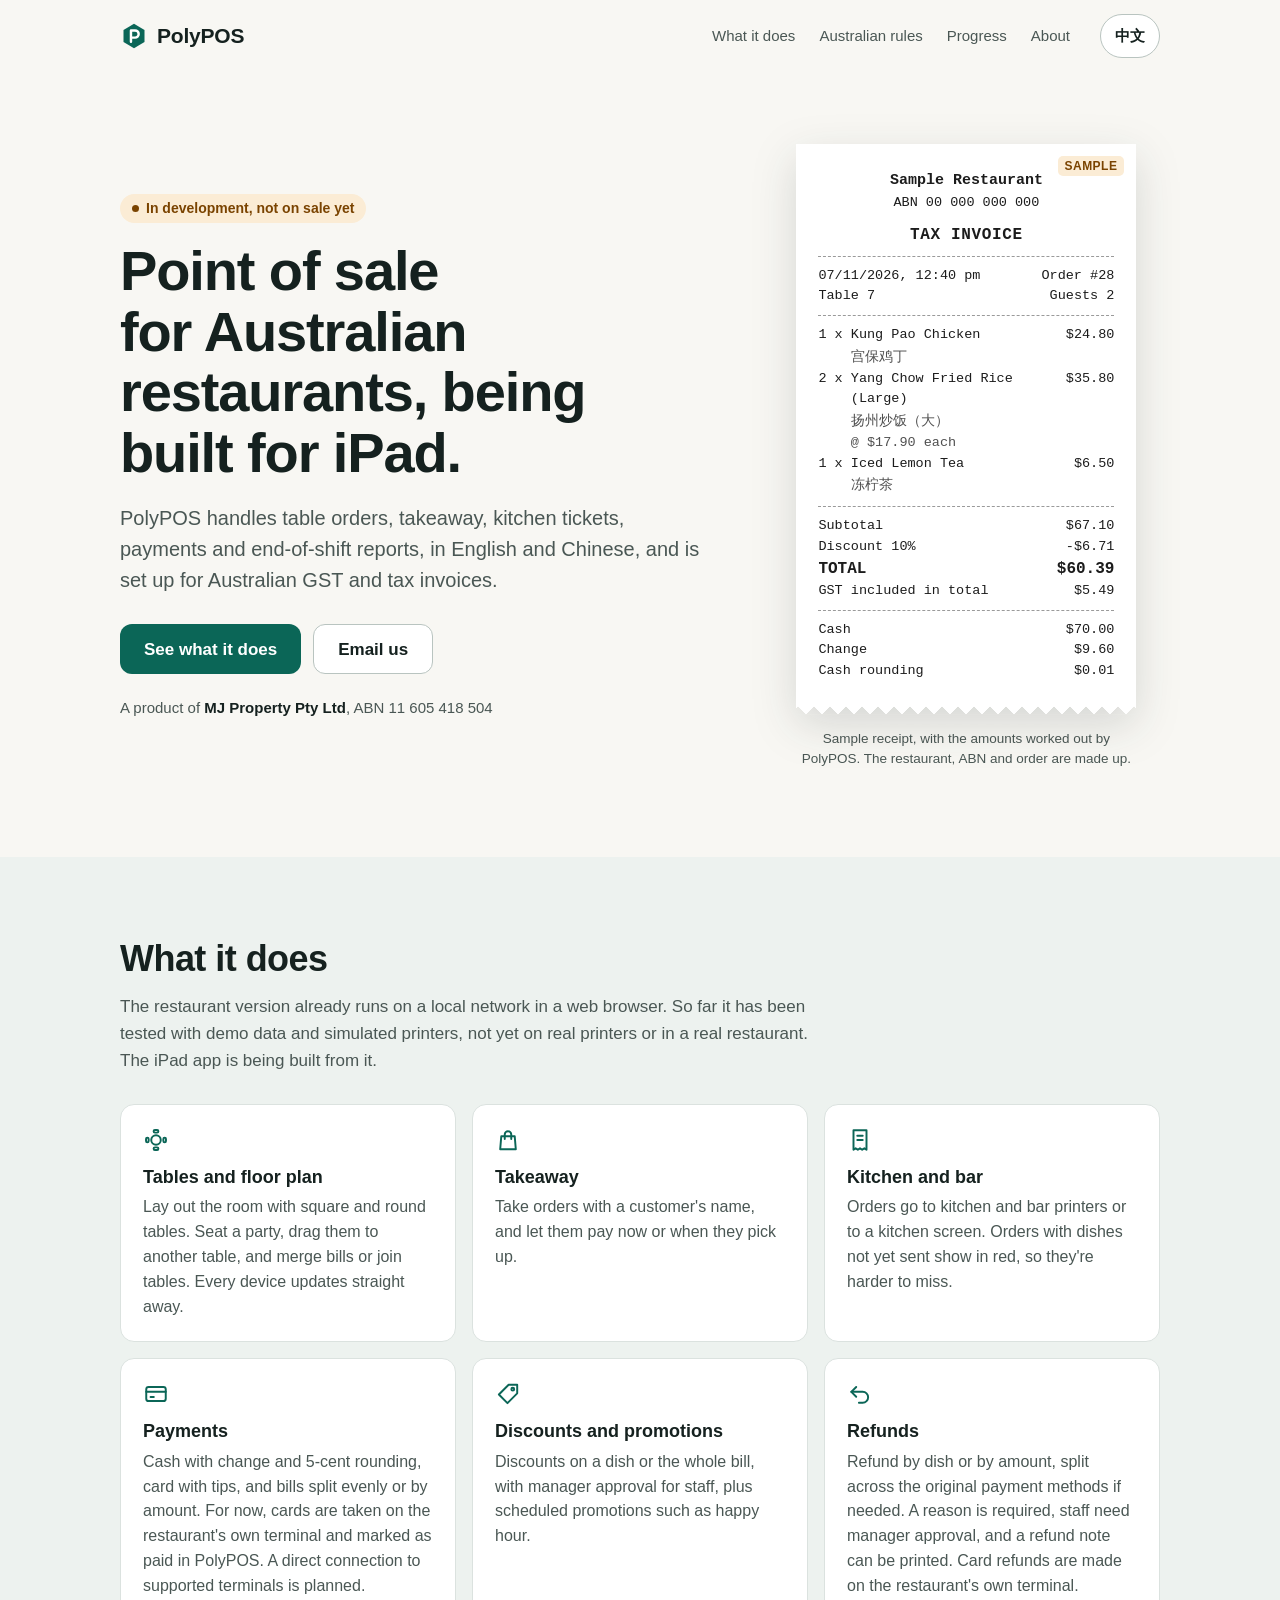
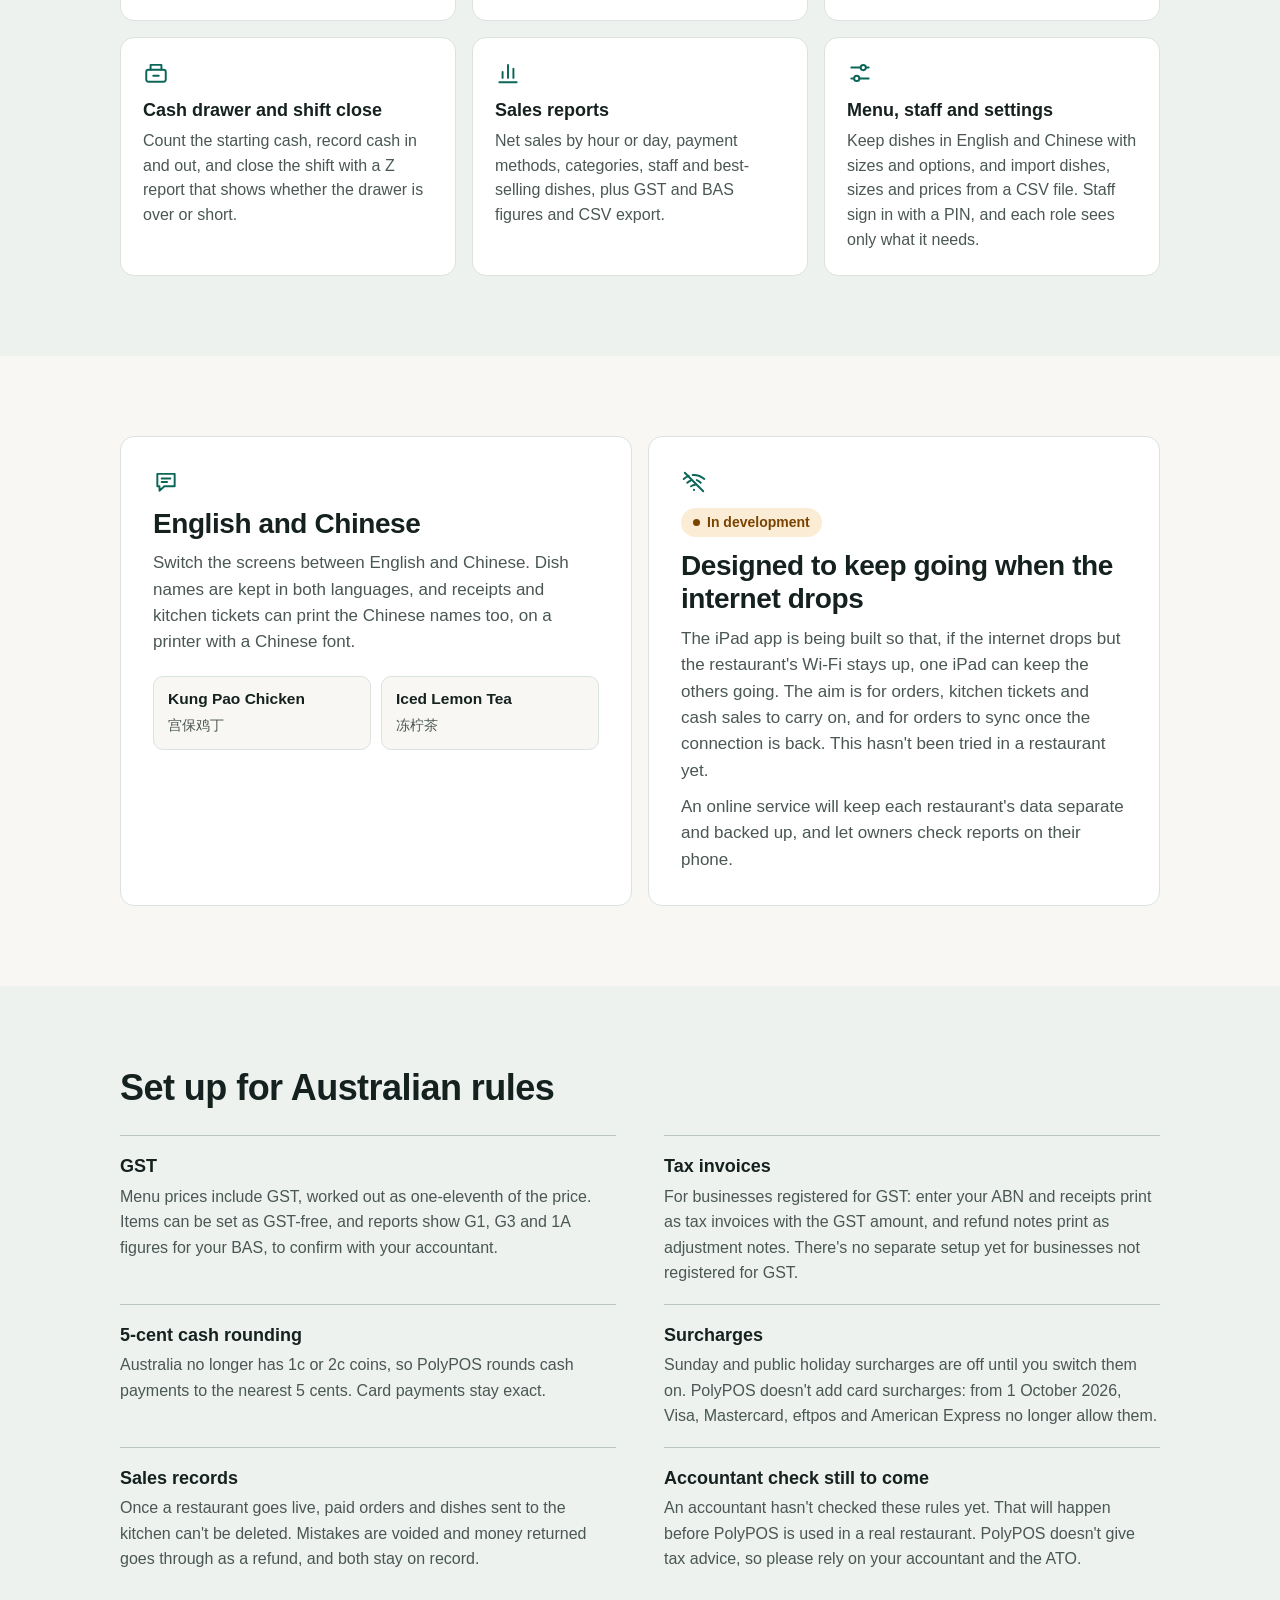
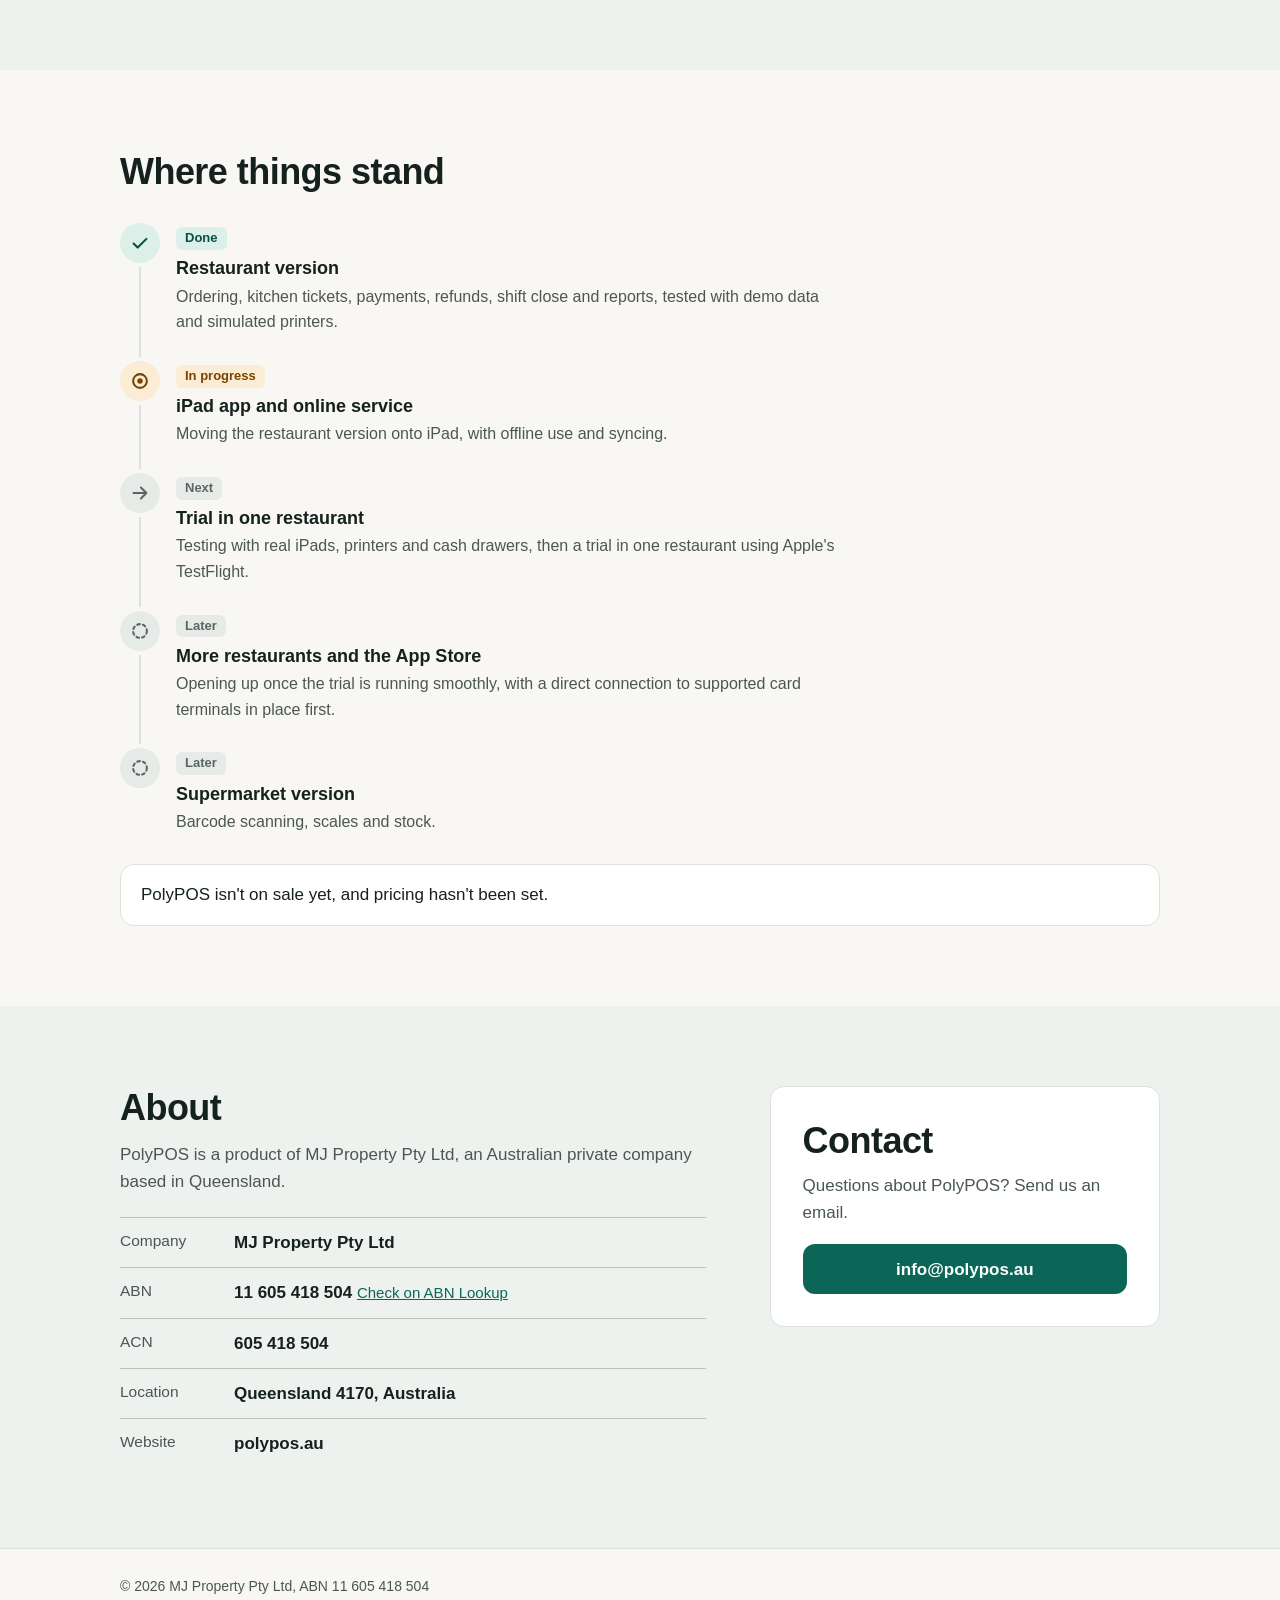
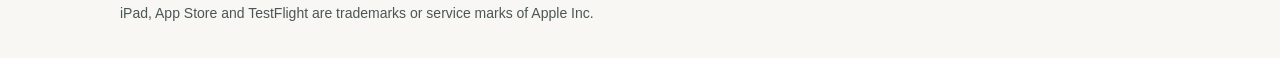
==== index.html @ a39e20ba "PolyPOS 公司网站第一版 / PolyPOS company website, first version" ====
<!doctype html>
<html lang="en-AU">
<head>
<meta charset="utf-8">
<meta name="viewport" content="width=device-width, initial-scale=1">
<title>PolyPOS | Point of sale for Australian restaurants</title>
<meta name="description" content="PolyPOS is a point-of-sale system for Australian restaurants, in English and Chinese, being built for iPad. A product of MJ Property Pty Ltd.">
<link rel="canonical" href="https://polypos.au/">
<link rel="alternate" hreflang="en-AU" href="https://polypos.au/">
<link rel="alternate" hreflang="zh-Hans" href="https://polypos.au/zh/">
<link rel="alternate" hreflang="x-default" href="https://polypos.au/">
<link rel="icon" href="favicon.svg" type="image/svg+xml">
<link rel="stylesheet" href="assets/site.css">
</head>
<body>
<a class="skip" href="#main">Skip to content</a>

<header class="top wrap">
  <a class="brand" href="./">
    <svg viewBox="0 0 24 24" aria-hidden="true"><path d="M12 1.6l9 5.2v10.4l-9 5.2-9-5.2V6.8z" fill="#0b6657"/><path d="M9.4 17V7.2h3.5a3.1 3.1 0 0 1 0 6.2H9.4" fill="none" stroke="#fff" stroke-width="2.1" stroke-linecap="round" stroke-linejoin="round"/></svg>
    PolyPOS
  </a>
  <nav class="nav" aria-label="Sections of this page">
    <a href="#features">What it does</a>
    <a href="#rules">Australian rules</a>
    <a href="#progress">Progress</a>
    <a href="#about">About</a>
  </nav>
  <a class="lang" href="zh/" lang="zh-Hans" hreflang="zh-Hans">中文</a>
</header>

<main id="main">
  <section class="hero wrap">
    <div>
      <p class="chip">In development, not on sale yet</p>
      <h1>Point of sale for Australian restaurants, being built for iPad.</h1>
      <p class="lead">PolyPOS handles table orders, takeaway, kitchen tickets, payments and end-of-shift reports, in English and Chinese, and is set up for Australian GST and tax invoices.</p>
      <p class="actions">
        <a class="btn primary" href="#features">See what it does</a>
        <a class="btn ghost" href="mailto:info@polypos.au">Email us</a>
      </p>
      <p class="owner">A product of <strong>MJ Property Pty Ltd</strong>, <span class="nb">ABN 11 605 418 504</span></p>
    </div>

    <figure class="sample">
      <div class="paper">
        <div class="receipt">
          <span class="stamp">SAMPLE</span>
          <div class="c venue">Sample Restaurant</div>
          <div class="c">ABN 00 000 000 000</div>
          <div class="c title">TAX INVOICE</div>
          <hr>
          <div class="r"><span>07/11/2026, 12:40 pm</span><span>Order #28</span></div>
          <div class="r"><span>Table 7</span><span>Guests 2</span></div>
          <hr>
          <div class="r item"><span>1 x Kung Pao Chicken</span><span>$24.80</span></div>
          <div class="sub" lang="zh-Hans">宫保鸡丁</div>
          <div class="r item"><span>2 x Yang Chow Fried Rice (Large)</span><span>$35.80</span></div>
          <div class="sub" lang="zh-Hans">扬州炒饭（大）</div>
          <div class="sub">@ $17.90 each</div>
          <div class="r item"><span>1 x Iced Lemon Tea</span><span>$6.50</span></div>
          <div class="sub" lang="zh-Hans">冻柠茶</div>
          <hr>
          <div class="r"><span>Subtotal</span><span>$67.10</span></div>
          <div class="r"><span>Discount 10%</span><span>-$6.71</span></div>
          <div class="r big"><span>TOTAL</span><span>$60.39</span></div>
          <div class="r"><span>GST included in total</span><span>$5.49</span></div>
          <hr>
          <div class="r"><span>Cash</span><span>$70.00</span></div>
          <div class="r"><span>Change</span><span>$9.60</span></div>
          <div class="r"><span>Cash rounding</span><span>$0.01</span></div>
        </div>
      </div>
      <figcaption>Sample receipt, with the amounts worked out by PolyPOS. The restaurant, ABN and order are made up.</figcaption>
    </figure>
  </section>

  <section id="features" class="section band">
    <div class="wrap">
      <h2>What it does</h2>
      <p class="intro">The restaurant version already runs on a local network in a web browser. So far it has been tested with demo data and simulated printers, not yet on real printers or in a real restaurant. The iPad app is being built from it.</p>
      <div class="grid">
        <article class="card">
          <svg class="icon" aria-hidden="true"><use href="assets/icons.svg#table"/></svg>
          <h3>Tables and floor plan</h3>
          <p>Lay out the room with square and round tables. Seat a party, drag them to another table, and merge bills or join tables. Every device updates straight away.</p>
        </article>
        <article class="card">
          <svg class="icon" aria-hidden="true"><use href="assets/icons.svg#bag"/></svg>
          <h3>Takeaway</h3>
          <p>Take orders with a customer's name, and let them pay now or when they pick up.</p>
        </article>
        <article class="card">
          <svg class="icon" aria-hidden="true"><use href="assets/icons.svg#ticket"/></svg>
          <h3>Kitchen and bar</h3>
          <p>Orders go to kitchen and bar printers or to a kitchen screen. Orders with dishes not yet sent show in red, so they're harder to miss.</p>
        </article>
        <article class="card">
          <svg class="icon" aria-hidden="true"><use href="assets/icons.svg#card"/></svg>
          <h3>Payments</h3>
          <p>Cash with change and 5-cent rounding, card with tips, and bills split evenly or by amount. For now, cards are taken on the restaurant's own terminal and marked as paid in PolyPOS. A direct connection to supported terminals is planned.</p>
        </article>
        <article class="card">
          <svg class="icon" aria-hidden="true"><use href="assets/icons.svg#tag"/></svg>
          <h3>Discounts and promotions</h3>
          <p>Discounts on a dish or the whole bill, with manager approval for staff, plus scheduled promotions such as happy hour.</p>
        </article>
        <article class="card">
          <svg class="icon" aria-hidden="true"><use href="assets/icons.svg#refund"/></svg>
          <h3>Refunds</h3>
          <p>Refund by dish or by amount, split across the original payment methods if needed. A reason is required, staff need manager approval, and a refund note can be printed. Card refunds are made on the restaurant's own terminal.</p>
        </article>
        <article class="card">
          <svg class="icon" aria-hidden="true"><use href="assets/icons.svg#drawer"/></svg>
          <h3>Cash drawer and shift close</h3>
          <p>Count the starting cash, record cash in and out, and close the shift with a Z report that shows whether the drawer is over or short.</p>
        </article>
        <article class="card">
          <svg class="icon" aria-hidden="true"><use href="assets/icons.svg#chart"/></svg>
          <h3>Sales reports</h3>
          <p>Net sales by hour or day, payment methods, categories, staff and best-selling dishes, plus GST and BAS figures and CSV export.</p>
        </article>
        <article class="card">
          <svg class="icon" aria-hidden="true"><use href="assets/icons.svg#sliders"/></svg>
          <h3>Menu, staff and settings</h3>
          <p>Keep dishes in English and Chinese with sizes and options, and import dishes, sizes and prices from a CSV file. Staff sign in with a PIN, and each role sees only what it needs.</p>
        </article>
      </div>
    </div>
  </section>

  <section class="section">
    <div class="wrap pair">
      <article class="card">
        <svg class="icon" aria-hidden="true"><use href="assets/icons.svg#speech"/></svg>
        <h2>English and Chinese</h2>
        <p>Switch the screens between English and Chinese. Dish names are kept in both languages, and receipts and kitchen tickets can print the Chinese names too, on a printer with a Chinese font.</p>
        <div class="tiles" aria-hidden="true">
          <div class="tile"><b>Kung Pao Chicken</b><span lang="zh-Hans">宫保鸡丁</span></div>
          <div class="tile"><b>Iced Lemon Tea</b><span lang="zh-Hans">冻柠茶</span></div>
        </div>
      </article>
      <article class="card">
        <svg class="icon" aria-hidden="true"><use href="assets/icons.svg#offline"/></svg>
        <p class="chip">In development</p>
        <h2>Designed to keep going when the internet drops</h2>
        <p>The iPad app is being built so that, if the internet drops but the restaurant's Wi-Fi stays up, one iPad can keep the others going. The aim is for orders, kitchen tickets and cash sales to carry on, and for orders to sync once the connection is back. This hasn't been tried in a restaurant yet.</p>
        <p>An online service will keep each restaurant's data separate and backed up, and let owners check reports on their phone.</p>
      </article>
    </div>
  </section>

  <section id="rules" class="section band">
    <div class="wrap">
      <h2>Set up for Australian rules</h2>
      <div class="rules">
        <div class="rule">
          <h3>GST</h3>
          <p>Menu prices include GST, worked out as one-eleventh of the price. Items can be set as GST-free, and reports show G1, G3 and 1A figures for your BAS, to confirm with your accountant.</p>
        </div>
        <div class="rule">
          <h3>Tax invoices</h3>
          <p>For businesses registered for GST: enter your ABN and receipts print as tax invoices with the GST amount, and refund notes print as adjustment notes. There's no separate setup yet for businesses not registered for GST.</p>
        </div>
        <div class="rule">
          <h3>5-cent cash rounding</h3>
          <p>Australia no longer has 1c or 2c coins, so PolyPOS rounds cash payments to the nearest 5 cents. Card payments stay exact.</p>
        </div>
        <div class="rule">
          <h3>Surcharges</h3>
          <p>Sunday and public holiday surcharges are off until you switch them on. PolyPOS doesn't add card surcharges: from 1 October 2026, Visa, Mastercard, eftpos and American Express no longer allow them.</p>
        </div>
        <div class="rule">
          <h3>Sales records</h3>
          <p>Once a restaurant goes live, paid orders and dishes sent to the kitchen can't be deleted. Mistakes are voided and money returned goes through as a refund, and both stay on record.</p>
        </div>
        <div class="rule">
          <h3>Accountant check still to come</h3>
          <p>An accountant hasn't checked these rules yet. That will happen before PolyPOS is used in a real restaurant. PolyPOS doesn't give tax advice, so please rely on your accountant and the ATO.</p>
        </div>
      </div>
    </div>
  </section>

  <section id="progress" class="section">
    <div class="wrap">
      <h2>Where things stand</h2>
      <ol class="steps">
        <li class="step is-done">
          <span class="mark"><svg class="icon" aria-hidden="true"><use href="assets/icons.svg#done"/></svg></span>
          <div>
            <span class="state">Done</span>
            <h3>Restaurant version</h3>
            <p>Ordering, kitchen tickets, payments, refunds, shift close and reports, tested with demo data and simulated printers.</p>
          </div>
        </li>
        <li class="step is-now">
          <span class="mark"><svg class="icon" aria-hidden="true"><use href="assets/icons.svg#now"/></svg></span>
          <div>
            <span class="state">In progress</span>
            <h3>iPad app and online service</h3>
            <p>Moving the restaurant version onto iPad, with offline use and syncing.</p>
          </div>
        </li>
        <li class="step is-next">
          <span class="mark"><svg class="icon" aria-hidden="true"><use href="assets/icons.svg#next"/></svg></span>
          <div>
            <span class="state">Next</span>
            <h3>Trial in one restaurant</h3>
            <p>Testing with real iPads, printers and cash drawers, then a trial in one restaurant using Apple's TestFlight.</p>
          </div>
        </li>
        <li class="step is-later">
          <span class="mark"><svg class="icon" aria-hidden="true"><use href="assets/icons.svg#later"/></svg></span>
          <div>
            <span class="state">Later</span>
            <h3>More restaurants and the App Store</h3>
            <p>Opening up once the trial is running smoothly, with a direct connection to supported card terminals in place first.</p>
          </div>
        </li>
        <li class="step is-later">
          <span class="mark"><svg class="icon" aria-hidden="true"><use href="assets/icons.svg#later"/></svg></span>
          <div>
            <span class="state">Later</span>
            <h3>Supermarket version</h3>
            <p>Barcode scanning, scales and stock.</p>
          </div>
        </li>
      </ol>
      <p class="note">PolyPOS isn't on sale yet, and pricing hasn't been set.</p>
    </div>
  </section>

  <section id="about" class="section band">
    <div class="wrap about">
      <div>
        <h2>About</h2>
        <p class="intro">PolyPOS is a product of MJ Property Pty Ltd, an Australian private company based in Queensland.</p>
        <dl class="facts">
          <div><dt>Company</dt><dd>MJ Property Pty Ltd</dd></div>
          <div><dt>ABN</dt><dd>11 605 418 504 <a class="check" href="https://abr.business.gov.au/ABN/View?abn=11605418504" rel="noopener">Check on ABN Lookup</a></dd></div>
          <div><dt>ACN</dt><dd>605 418 504</dd></div>
          <div><dt>Location</dt><dd>Queensland 4170, Australia</dd></div>
          <div><dt>Website</dt><dd>polypos.au</dd></div>
        </dl>
      </div>
      <div id="contact" class="contact">
        <h2>Contact</h2>
        <p>Questions about PolyPOS? Send us an email.</p>
        <p class="mail"><a class="btn primary" href="mailto:info@polypos.au">info@polypos.au</a></p>
      </div>
    </div>
  </section>
</main>

<footer class="foot">
  <div class="wrap">
    <p>© 2026 MJ Property Pty Ltd, ABN 11 605 418 504</p>
    <p>iPad, App Store and TestFlight are trademarks or service marks of Apple Inc.</p>
  </div>
</footer>
</body>
</html>
---- assets/site.css ----
:root {
  color-scheme: light;
  --ink: #15211f;
  --ink-2: #4a5754;
  --line: #dbe2df;
  --line-strong: #b9c4c0;
  --paper: #ffffff;
  --bg: #f8f7f3;
  --band: #edf2ef;
  --accent: #0b6657;
  --accent-dark: #084f43;
  --accent-soft: #dcefe9;
  --now: #7a4300;
  --now-soft: #fbecd5;
  --later: #5a6663;
  --later-soft: #e6ebe8;
  --radius: 14px;
  --max: 1120px;
  --gutter: clamp(16px, 4vw, 40px);
  --sans: -apple-system, BlinkMacSystemFont, "Segoe UI", "PingFang SC", "Microsoft YaHei", "Noto Sans SC", Roboto, Helvetica, Arial, sans-serif;
  --mono: ui-monospace, "SF Mono", Menlo, Consolas, "PingFang SC", "Microsoft YaHei", "Noto Sans SC", monospace;
}

*, *::before, *::after { box-sizing: border-box; }

html {
  -webkit-text-size-adjust: 100%;
  scroll-behavior: smooth;
  scroll-padding-top: 16px;
}

@media (prefers-reduced-motion: reduce) {
  html { scroll-behavior: auto; }
}

body {
  margin: 0;
  background: var(--bg);
  color: var(--ink);
  font-family: var(--sans);
  font-size: 17px;
  line-height: 1.6;
}

:lang(zh) { line-height: 1.75; }

h1, h2, h3, p, ol, dl, dd, figure { margin: 0; padding: 0; }

a { color: var(--accent); }
a:hover { color: var(--accent-dark); }

a:focus-visible {
  outline: 3px solid var(--accent);
  outline-offset: 2px;
  border-radius: 4px;
}

.wrap {
  width: 100%;
  max-width: var(--max);
  margin-inline: auto;
  padding-inline: var(--gutter);
}

.skip {
  position: absolute;
  left: 16px;
  top: -60px;
  padding: 10px 16px;
  background: var(--ink);
  color: #fff;
  border-radius: 8px;
  z-index: 10;
}

.skip:focus { top: 12px; color: #fff; }

.icon {
  display: block;
  width: 26px;
  height: 26px;
  fill: none;
  stroke: currentColor;
  stroke-width: 1.8;
  stroke-linecap: round;
  stroke-linejoin: round;
  flex: none;
}

/* Top bar */
.top {
  display: flex;
  align-items: center;
  flex-wrap: wrap;
  gap: 4px 20px;
  padding-block: 14px;
}

.brand {
  display: inline-flex;
  align-items: center;
  gap: 9px;
  min-height: 44px;
  color: var(--ink);
  font-size: 21px;
  font-weight: 700;
  letter-spacing: -.01em;
  text-decoration: none;
}

.brand svg { width: 28px; height: 28px; }

.nav {
  display: flex;
  flex-wrap: wrap;
  gap: 0 4px;
  margin-left: auto;
}

.nav a {
  display: inline-flex;
  align-items: center;
  min-height: 44px;
  padding-inline: 10px;
  color: var(--ink-2);
  font-size: 15px;
  text-decoration: none;
}

.nav a:hover { color: var(--ink); text-decoration: underline; }

.lang {
  display: inline-flex;
  align-items: center;
  justify-content: center;
  min-height: 44px;
  min-width: 44px;
  padding-inline: 14px;
  background: var(--paper);
  border: 1px solid var(--line-strong);
  border-radius: 999px;
  color: var(--ink);
  font-size: 15px;
  font-weight: 600;
  text-decoration: none;
}

.lang:hover { border-color: var(--accent); color: var(--accent-dark); }

@media (max-width: 760px) {
  .brand { margin-right: auto; }
  .nav {
    order: 3;
    width: calc(100% + 16px);
    margin: 0 -8px;
  }
  .nav a { padding-inline: 8px; font-size: 14.5px; }
}

/* Hero */
.hero {
  display: grid;
  grid-template-columns: minmax(0, 1.2fr) minmax(0, .8fr);
  gap: clamp(32px, 6vw, 72px);
  align-items: center;
  padding-block: clamp(28px, 6vw, 72px) clamp(44px, 7vw, 88px);
}

@media (max-width: 860px) {
  .hero { grid-template-columns: minmax(0, 1fr); }
}

.chip {
  display: inline-flex;
  align-items: center;
  gap: 7px;
  padding: 4px 12px;
  background: var(--now-soft);
  border-radius: 999px;
  color: var(--now);
  font-size: 14px;
  font-weight: 600;
  line-height: 1.5;
}

.chip::before {
  content: "";
  width: 7px;
  height: 7px;
  background: currentColor;
  border-radius: 50%;
  flex: none;
}

h1 {
  margin-top: 18px;
  font-size: clamp(34px, 5.2vw, 56px);
  font-weight: 750;
  letter-spacing: -.02em;
  line-height: 1.08;
  text-wrap: balance;
}

:lang(zh) h1 {
  font-size: clamp(30px, 4.5vw, 46px);
  font-weight: 700;
  letter-spacing: 0;
  line-height: 1.28;
  word-break: keep-all;
  overflow-wrap: anywhere;
}

.lead {
  margin-top: 20px;
  max-width: 34em;
  color: var(--ink-2);
  font-size: clamp(18px, 1.9vw, 20px);
  line-height: 1.55;
}

:lang(zh) .lead { line-height: 1.75; }

.actions {
  display: flex;
  flex-wrap: wrap;
  gap: 12px;
  margin-top: 28px;
}

.btn {
  display: inline-flex;
  align-items: center;
  justify-content: center;
  min-height: 50px;
  padding-inline: 24px;
  border-radius: 12px;
  font-size: 17px;
  font-weight: 600;
  text-decoration: none;
}

.btn.primary { background: var(--accent); color: #fff; }
.btn.primary:hover { background: var(--accent-dark); color: #fff; }
.btn.ghost { background: var(--paper); border: 1px solid var(--line-strong); color: var(--ink); }
.btn.ghost:hover { border-color: var(--accent); color: var(--accent-dark); }

.owner {
  margin-top: 22px;
  color: var(--ink-2);
  font-size: 15px;
}

.owner strong { color: var(--ink); font-weight: 600; }
.nb { white-space: nowrap; }

/* Sample receipt */
.sample {
  width: 100%;
  max-width: 340px;
  margin-inline: auto;
}

.paper { filter: drop-shadow(0 14px 22px rgba(21, 33, 31, .15)); }

.receipt {
  position: relative;
  padding: 26px 22px 34px;
  background: #fff;
  color: #1c1c1c;
  font-family: var(--mono);
  font-size: 13.5px;
  line-height: 1.5;
  -webkit-mask: conic-gradient(from -45deg at bottom, #0000, #000 1deg 89deg, #0000 90deg) 50% / 16px 100%;
  mask: conic-gradient(from -45deg at bottom, #0000, #000 1deg 89deg, #0000 90deg) 50% / 16px 100%;
}

.stamp {
  position: absolute;
  top: 12px;
  right: 12px;
  padding: 1px 7px;
  background: var(--now-soft);
  border-radius: 5px;
  color: var(--now);
  font-family: var(--sans);
  font-size: 12px;
  font-weight: 700;
  letter-spacing: .04em;
}

.receipt .c { text-align: center; }
.receipt .venue { font-size: 15px; font-weight: 700; }
.receipt .title { margin-top: 10px; font-size: 16px; font-weight: 700; letter-spacing: .04em; }

.receipt .r {
  display: flex;
  justify-content: space-between;
  gap: 14px;
}

.receipt .r span:last-child { flex: none; }
.receipt .item span:first-child { padding-left: 4ch; text-indent: -4ch; }
.receipt .sub { padding-left: 4ch; color: #505050; }
.receipt .big { font-size: 16px; font-weight: 700; }

.receipt hr {
  height: 0;
  margin: 9px 0;
  border: 0;
  border-top: 1px dashed #9a9a9a;
}

.sample figcaption {
  margin-top: 14px;
  color: var(--ink-2);
  font-size: 13.5px;
  line-height: 1.5;
  text-align: center;
}

:lang(zh) .sample figcaption { line-height: 1.65; }

/* Sections */
.section { padding-block: clamp(44px, 7vw, 80px); }
.band { background: var(--band); }

h2 {
  font-size: clamp(27px, 3.4vw, 36px);
  font-weight: 700;
  letter-spacing: -.015em;
  line-height: 1.2;
}

:lang(zh) h2 { letter-spacing: 0; line-height: 1.35; }

.intro {
  margin-top: 12px;
  max-width: 42em;
  color: var(--ink-2);
}

h3 {
  font-size: 18px;
  font-weight: 650;
  line-height: 1.35;
}

/* Feature cards */
.grid {
  display: grid;
  grid-template-columns: repeat(3, minmax(0, 1fr));
  gap: 16px;
  margin-top: 30px;
}

@media (max-width: 960px) {
  .grid { grid-template-columns: repeat(2, minmax(0, 1fr)); }
}

@media (max-width: 620px) {
  .grid { grid-template-columns: minmax(0, 1fr); }
}

.card {
  padding: 22px;
  background: var(--paper);
  border: 1px solid var(--line);
  border-radius: var(--radius);
}

.card .icon { margin-bottom: 12px; color: var(--accent); }

.card p {
  margin-top: 6px;
  color: var(--ink-2);
  font-size: 16px;
  line-height: 1.55;
}

:lang(zh) .card p { line-height: 1.7; }

/* Two wider cards */
.pair {
  display: grid;
  grid-template-columns: repeat(2, minmax(0, 1fr));
  gap: 16px;
}

@media (max-width: 760px) {
  .pair { grid-template-columns: minmax(0, 1fr); }
}

.pair .card { padding: clamp(22px, 3vw, 32px); }
.pair h2 { font-size: clamp(23px, 2.6vw, 28px); }
.card .chip { margin: 0 0 12px; color: var(--now); font-size: 14px; line-height: 1.5; }
.pair .card p:not(.chip) { margin-top: 10px; font-size: 17px; }

.tiles {
  display: grid;
  grid-template-columns: repeat(2, minmax(0, 1fr));
  gap: 10px;
  margin-top: 20px;
}

.tile {
  padding: 12px 14px;
  background: var(--bg);
  border: 1px solid var(--line);
  border-radius: 10px;
  line-height: 1.35;
}

.tile b { display: block; font-size: 15.5px; font-weight: 600; }
.tile span { display: block; margin-top: 3px; color: var(--ink-2); font-size: 14px; }

/* Rules */
.rules {
  display: grid;
  grid-template-columns: repeat(2, minmax(0, 1fr));
  gap: 0 clamp(24px, 4vw, 48px);
  margin-top: 26px;
}

@media (max-width: 720px) {
  .rules { grid-template-columns: minmax(0, 1fr); }
}

.rule {
  padding-block: 18px;
  border-top: 1px solid var(--line-strong);
}

.rule p { margin-top: 5px; color: var(--ink-2); font-size: 16px; }

/* Progress */
.steps {
  margin-top: 30px;
  list-style: none;
}

.step {
  position: relative;
  display: grid;
  grid-template-columns: 40px minmax(0, 1fr);
  gap: 16px;
  padding-bottom: 26px;
}

.step:last-child { padding-bottom: 0; }

.step::before {
  content: "";
  position: absolute;
  left: 19px;
  top: 44px;
  bottom: 4px;
  border-left: 2px solid var(--line);
}

.step:last-child::before { display: none; }

.mark {
  display: flex;
  align-items: center;
  justify-content: center;
  width: 40px;
  height: 40px;
  border-radius: 50%;
}

.mark .icon { width: 22px; height: 22px; stroke-width: 2.2; }

.state {
  display: inline-block;
  padding: 1px 9px;
  border-radius: 6px;
  font-size: 13px;
  font-weight: 700;
}

.step p { margin-top: 3px; color: var(--ink-2); font-size: 16px; max-width: 42em; }
.step h3 { margin-top: 6px; }
.is-done .mark, .is-done .state { background: var(--accent-soft); color: var(--accent-dark); }
.is-now .mark, .is-now .state { background: var(--now-soft); color: var(--now); }
.is-next .mark, .is-next .state, .is-later .mark, .is-later .state { background: var(--later-soft); color: var(--later); }

.note {
  margin-top: 30px;
  padding: 16px 20px;
  background: var(--paper);
  border: 1px solid var(--line);
  border-radius: var(--radius);
}

/* About and contact */
.about {
  display: grid;
  grid-template-columns: minmax(0, 1.2fr) minmax(0, .8fr);
  gap: clamp(32px, 5vw, 64px);
  align-items: start;
}

@media (max-width: 820px) {
  .about { grid-template-columns: minmax(0, 1fr); }
}

.about .intro { margin-top: 12px; }

.facts { margin-top: 22px; }

.facts div {
  display: grid;
  grid-template-columns: 6em minmax(0, 1fr);
  gap: 12px;
  padding-block: 11px;
  border-top: 1px solid var(--line-strong);
}

.facts dt { color: var(--ink-2); font-size: 15.5px; }
.facts dd { font-weight: 550; overflow-wrap: anywhere; }

.check {
  display: inline-block;
  padding-block: 10px;
  margin-block: -10px;
  font-size: 15px;
  font-weight: 400;
}

.contact {
  padding: clamp(22px, 3vw, 32px);
  background: var(--paper);
  border: 1px solid var(--line);
  border-radius: var(--radius);
}

.contact p:not(.mail) { margin-top: 10px; color: var(--ink-2); }
.contact .mail { margin-top: 18px; }
.contact .btn { width: 100%; overflow-wrap: anywhere; }

/* Footer */
.foot {
  padding-block: 26px 34px;
  border-top: 1px solid var(--line);
  color: var(--ink-2);
  font-size: 14px;
}

.foot p + p { margin-top: 4px; }
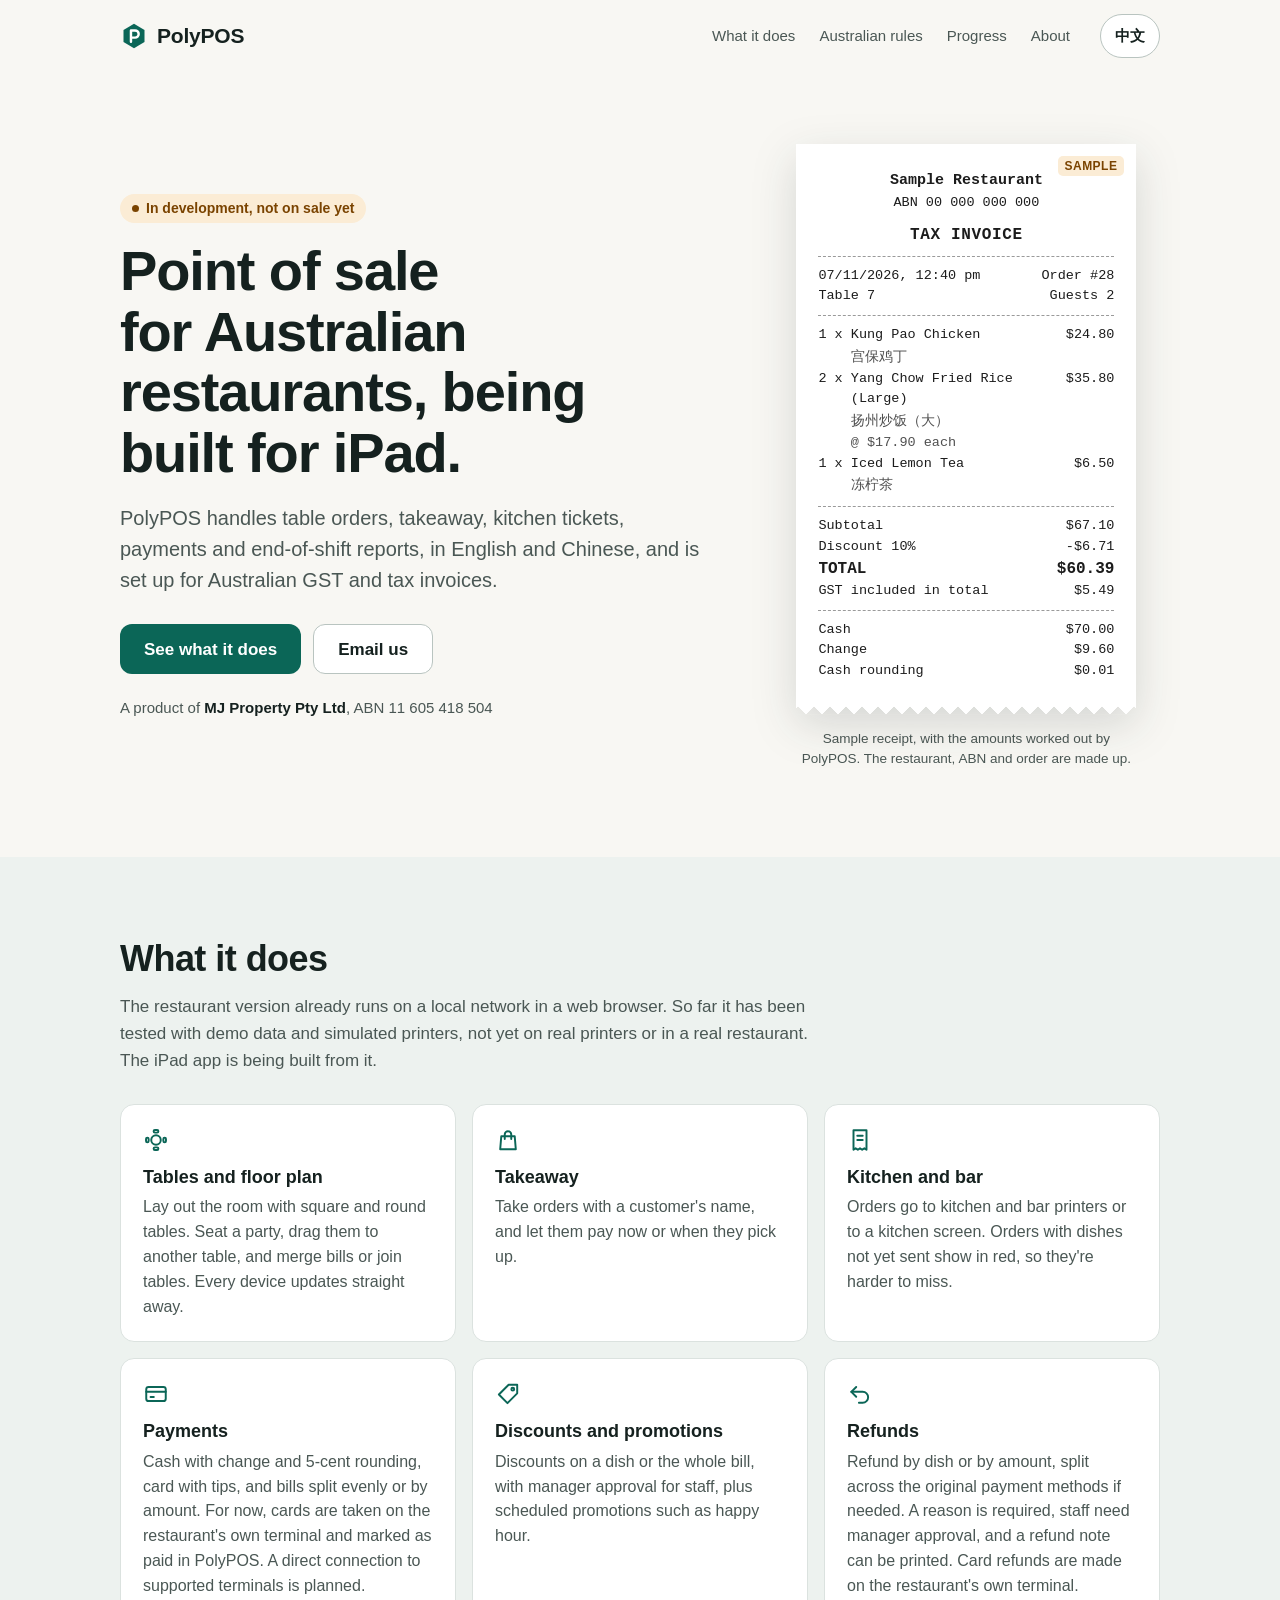
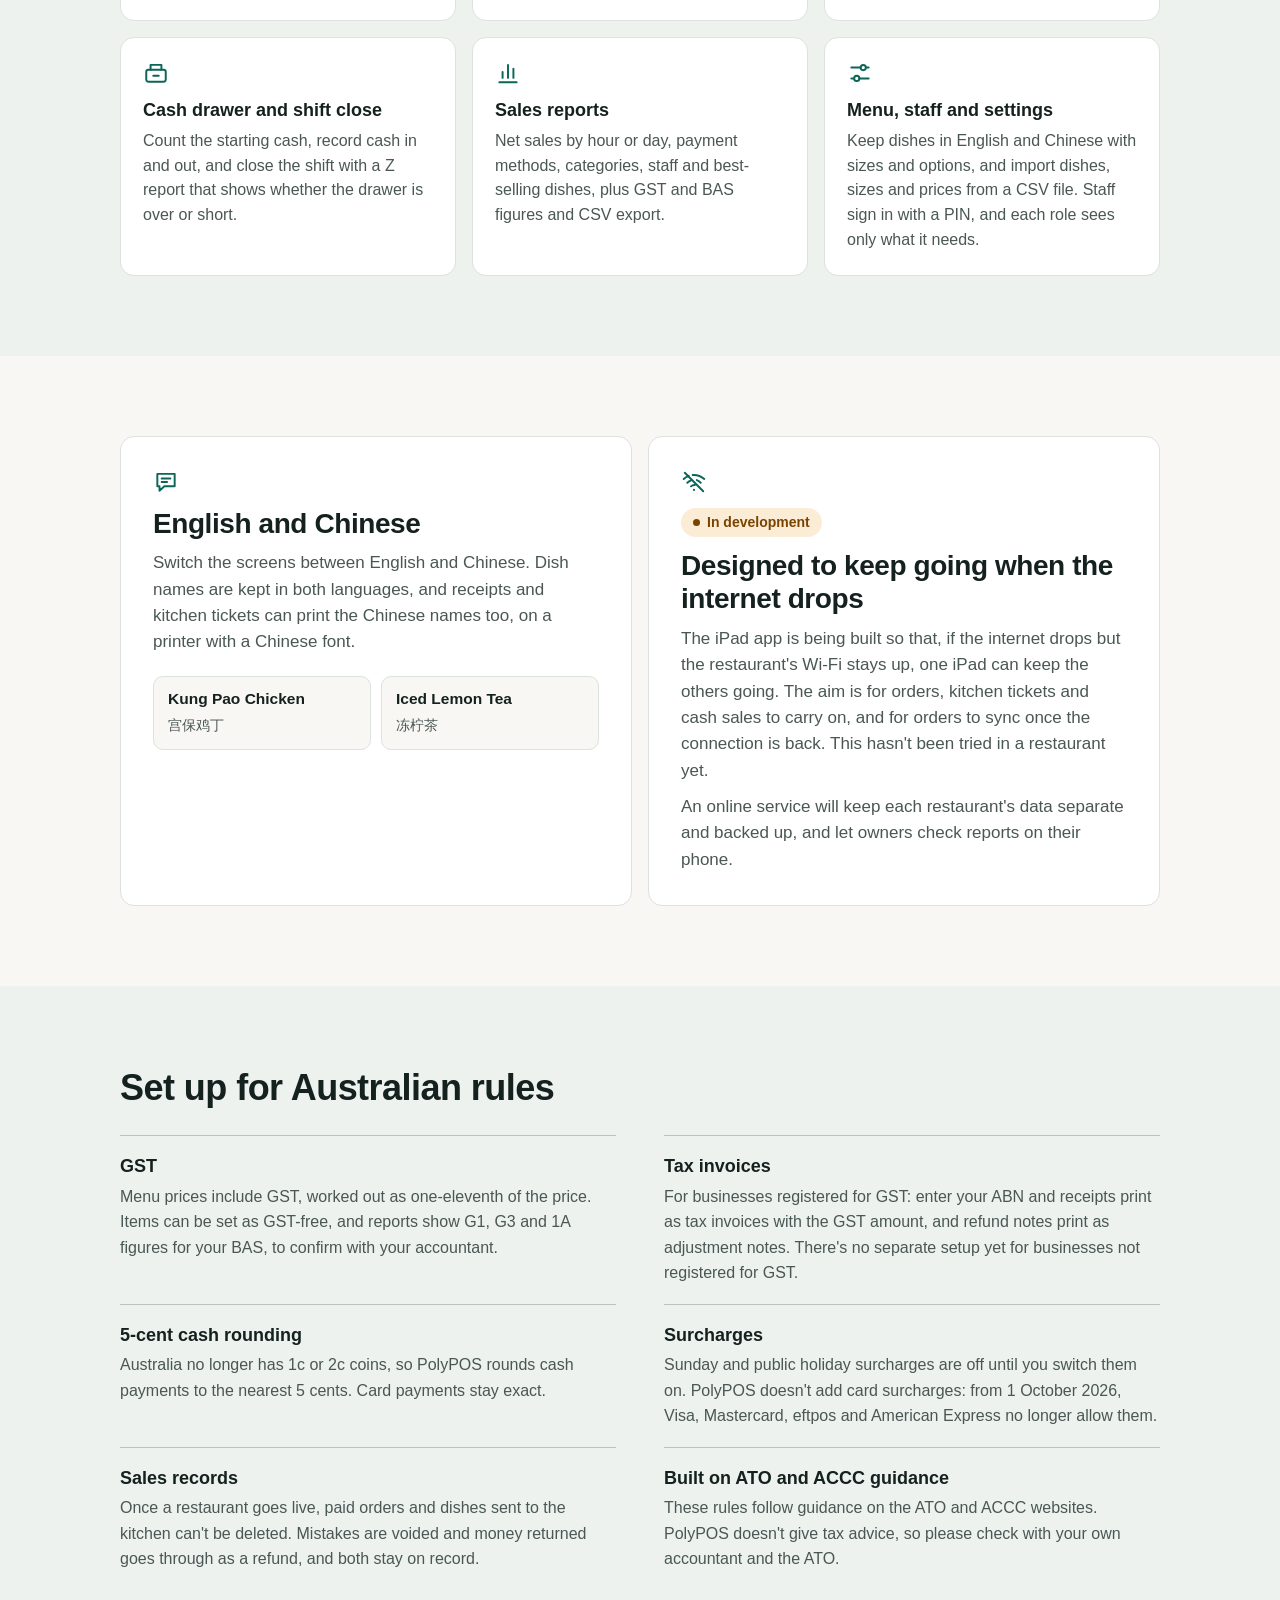
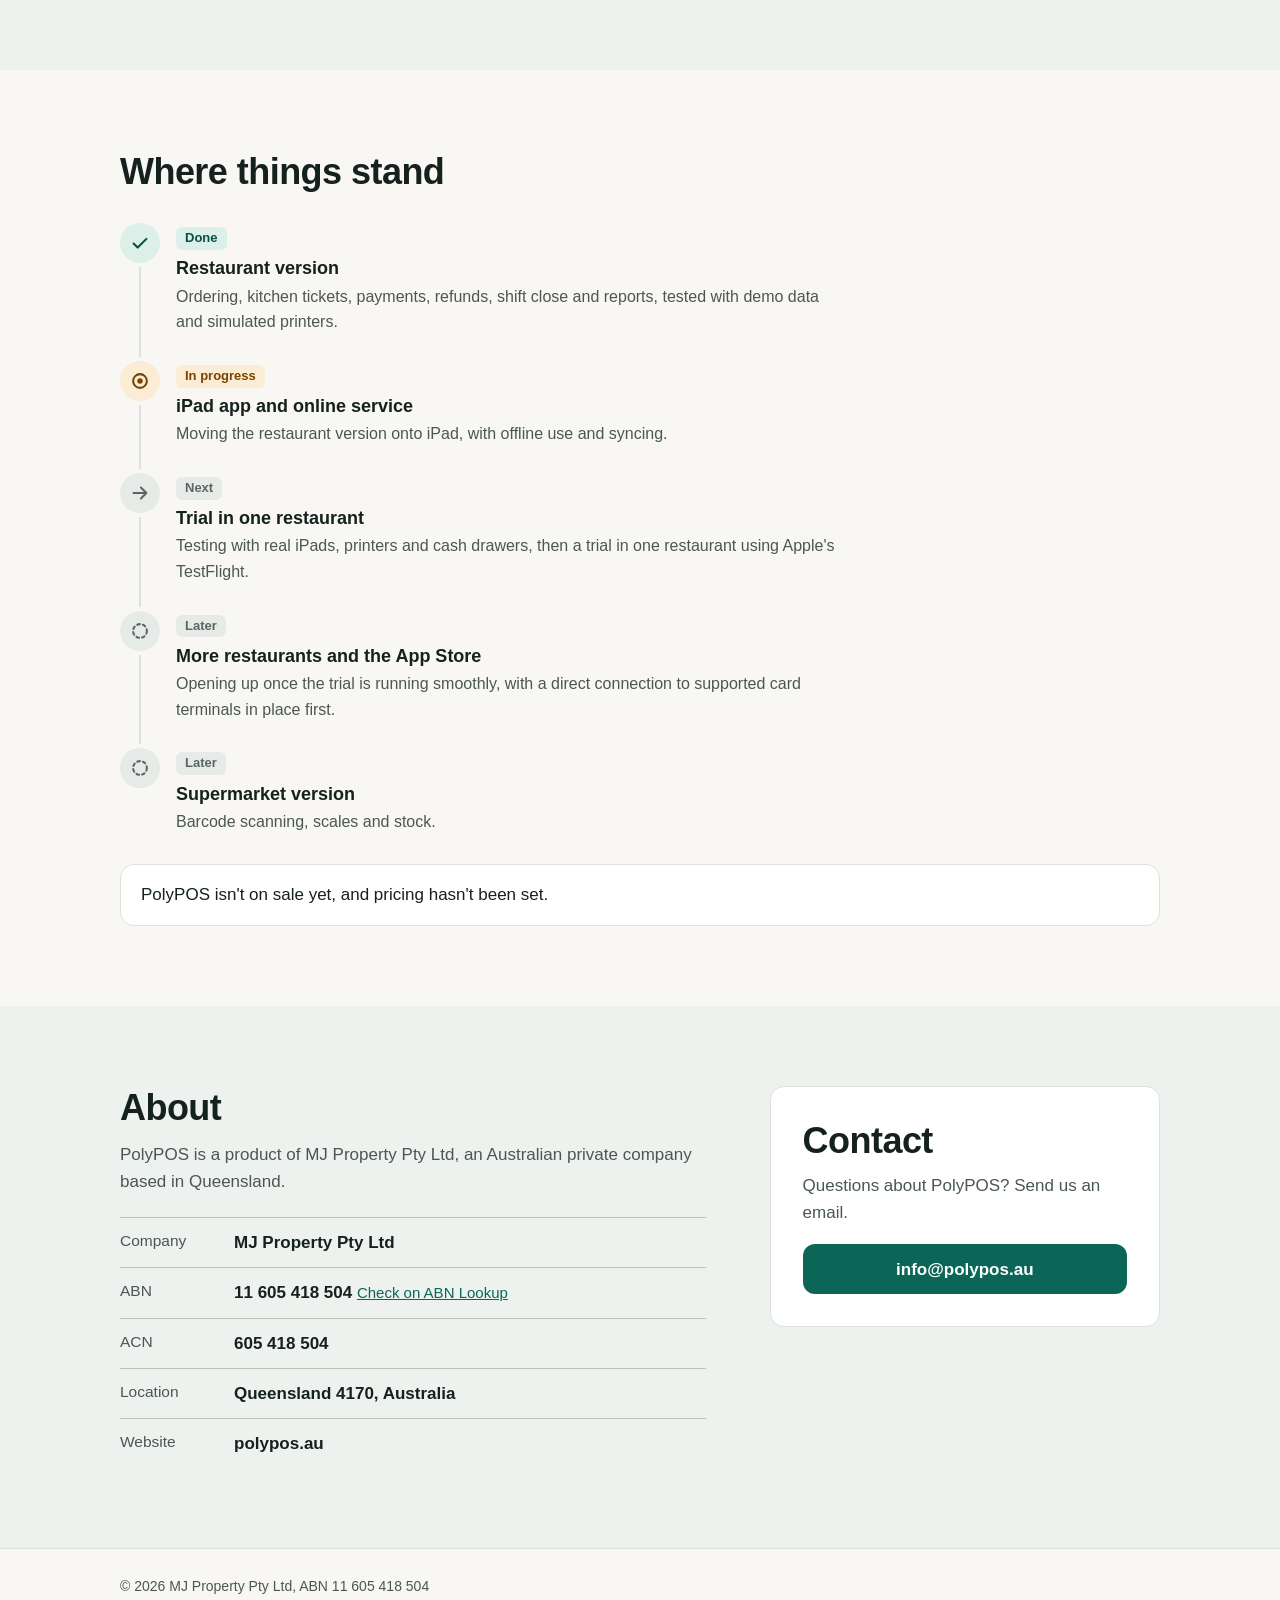
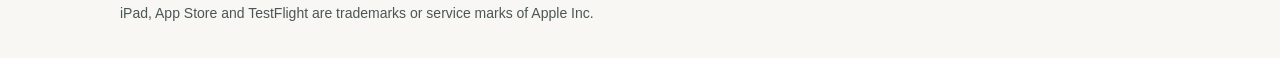
==== commit 7035fc69: "改「还要请会计核对」那一段：规则照 ATO、ACCC 官网做 / Rules section: built on ATO and ACCC guidance" ====
--- a/index.html
+++ b/index.html
@@ -175,8 +175,8 @@
           <p>Once a restaurant goes live, paid orders and dishes sent to the kitchen can't be deleted. Mistakes are voided and money returned goes through as a refund, and both stay on record.</p>
         </div>
         <div class="rule">
-          <h3>Accountant check still to come</h3>
-          <p>An accountant hasn't checked these rules yet. That will happen before PolyPOS is used in a real restaurant. PolyPOS doesn't give tax advice, so please rely on your accountant and the ATO.</p>
+          <h3>Built on ATO and ACCC guidance</h3>
+          <p>These rules follow guidance on the ATO and ACCC websites. PolyPOS doesn't give tax advice, so please check with your own accountant and the ATO.</p>
         </div>
       </div>
     </div>
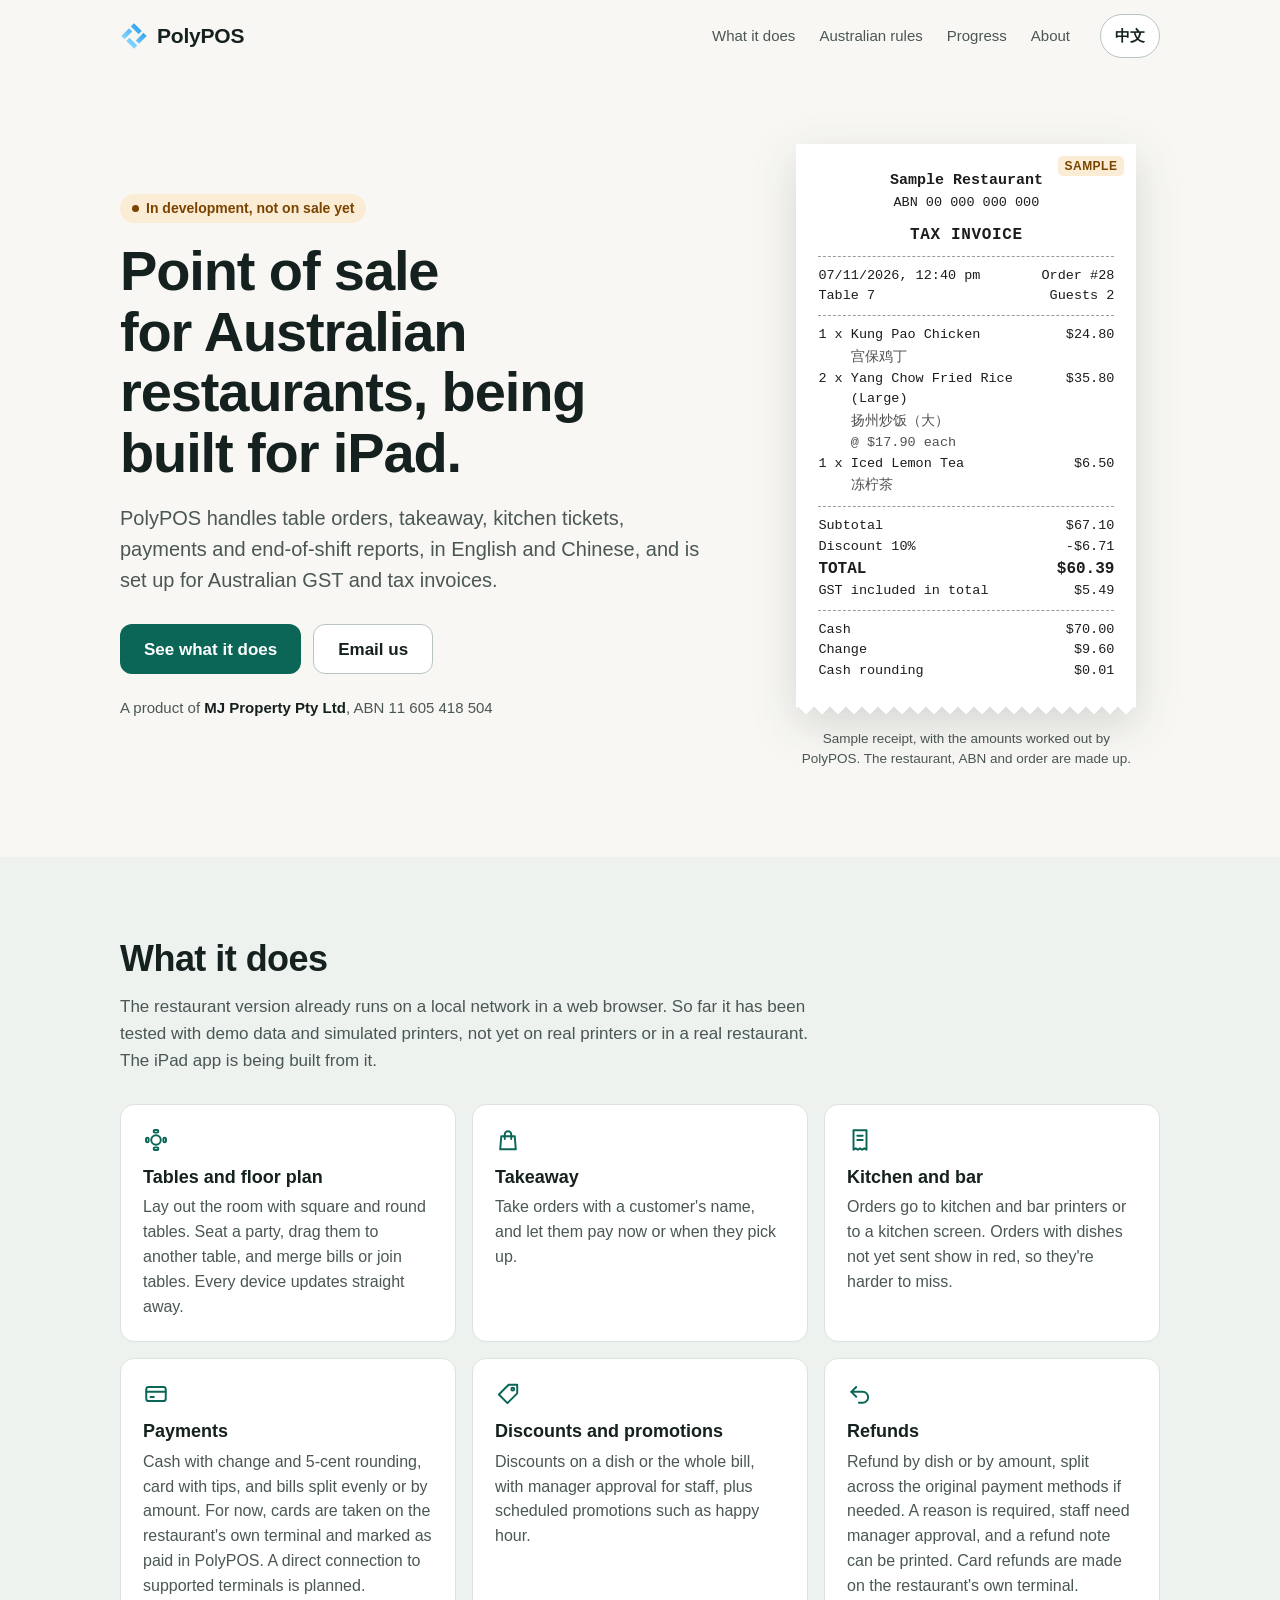
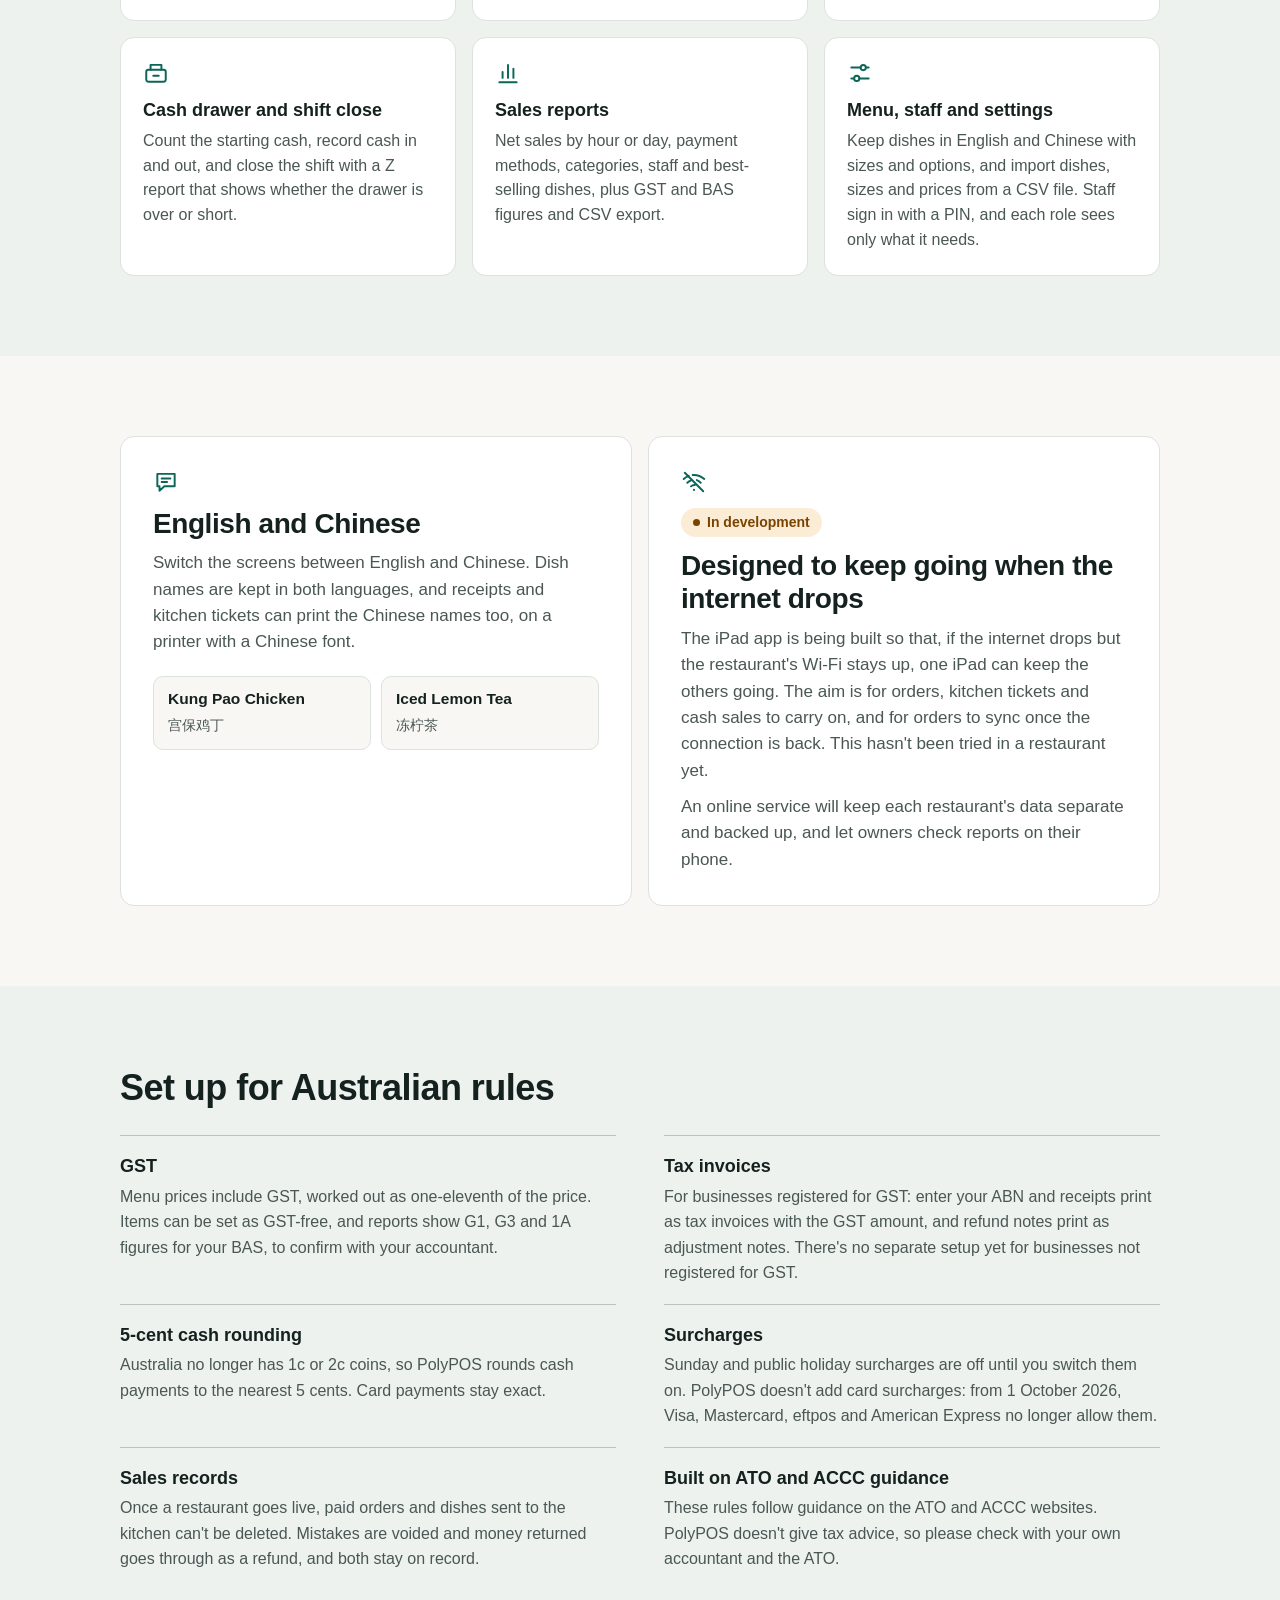
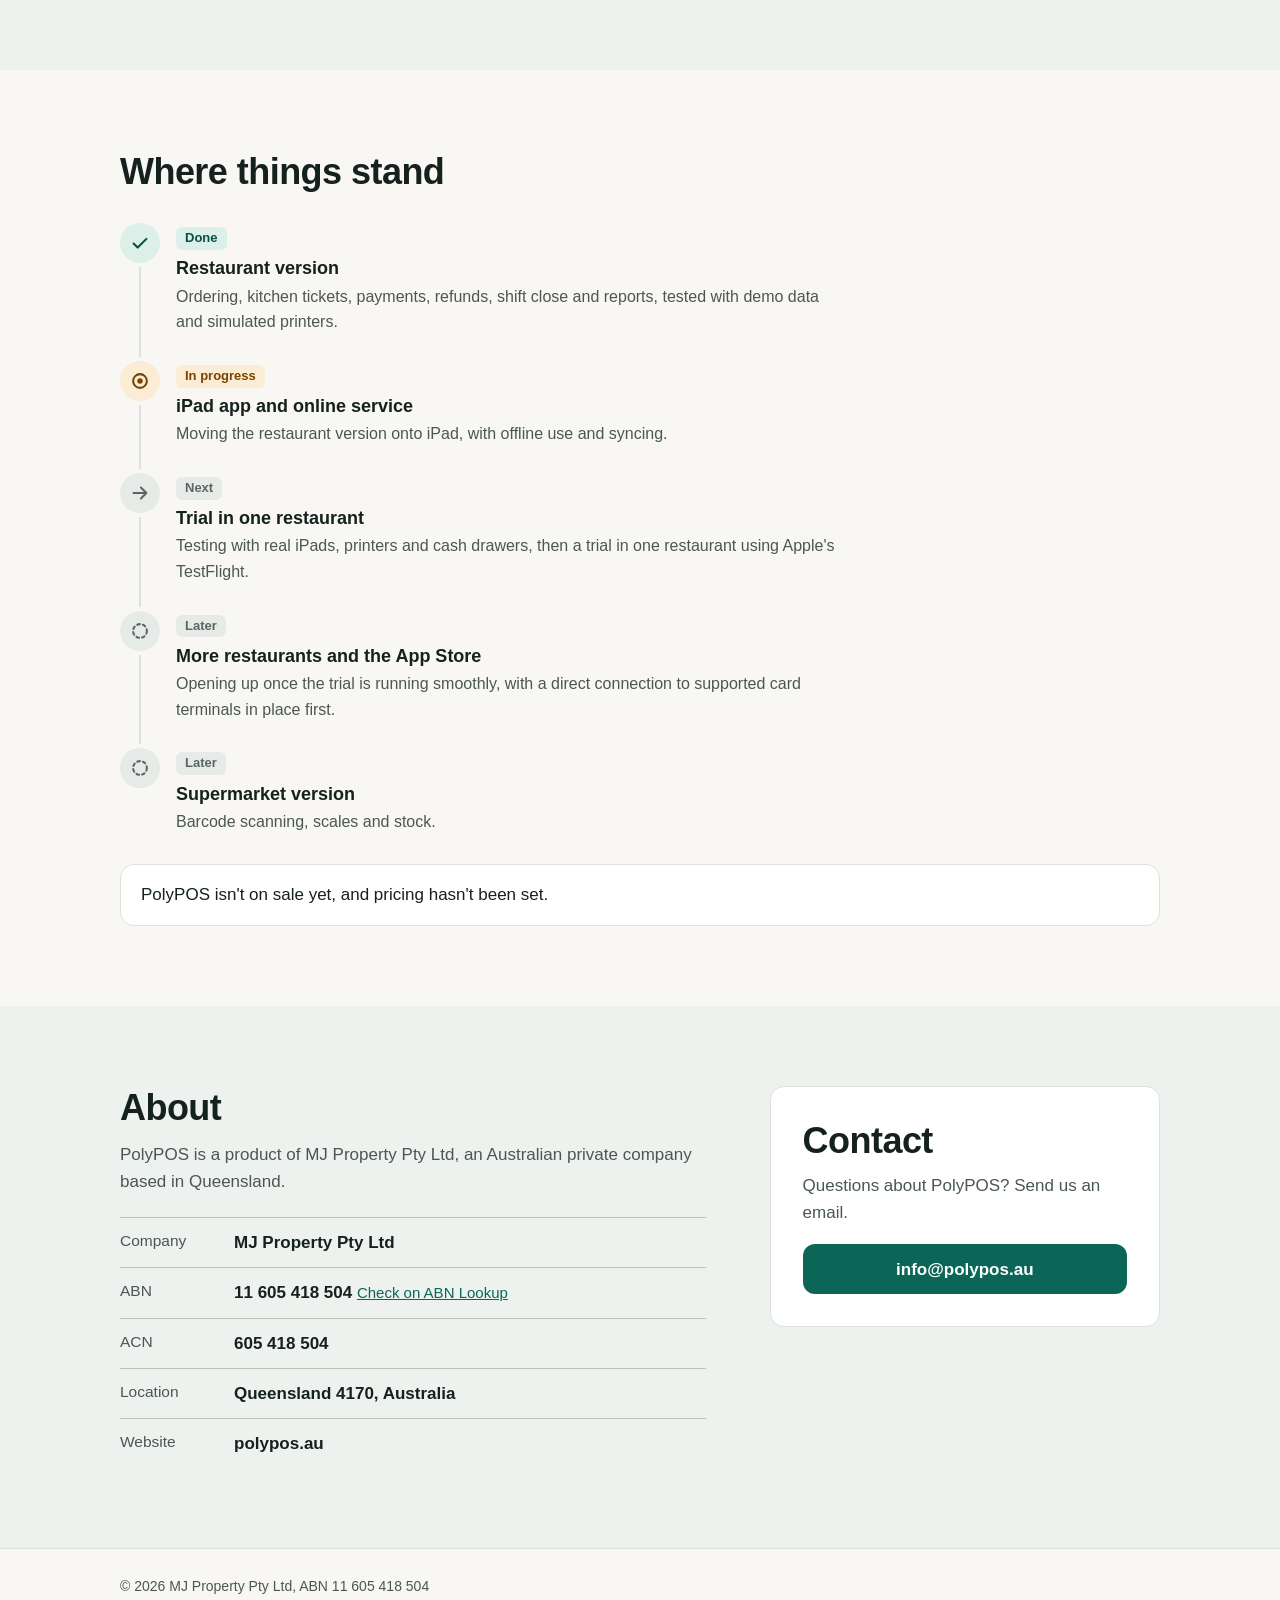
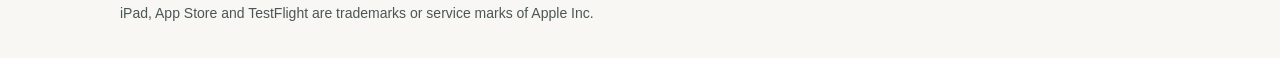
==== commit cf977eec: "网站 Logo 换成风车 / Site logo: pinwheel" ====
--- a/index.html
+++ b/index.html
@@ -17,7 +17,7 @@
 
 <header class="top wrap">
   <a class="brand" href="./">
-    <svg viewBox="0 0 24 24" aria-hidden="true"><path d="M12 1.6l9 5.2v10.4l-9 5.2-9-5.2V6.8z" fill="#0b6657"/><path d="M9.4 17V7.2h3.5a3.1 3.1 0 0 1 0 6.2H9.4" fill="none" stroke="#fff" stroke-width="2.1" stroke-linecap="round" stroke-linejoin="round"/></svg>
+    <svg viewBox="0 0 100 100" aria-hidden="true"><defs><linearGradient id="pp-mark" gradientUnits="userSpaceOnUse" x1="0" y1="32" x2="0" y2="-32"><stop offset="0" stop-color="#86D6FF"/><stop offset="1" stop-color="#36A5F2"/></linearGradient></defs><g transform="translate(50 50) rotate(45)" fill="url(#pp-mark)"><rect x="-32" y="-32" width="39" height="16"/><rect x="16" y="-32" width="16" height="39"/><rect x="-7" y="16" width="39" height="16"/><rect x="-32" y="-7" width="16" height="39"/></g></svg>
     PolyPOS
   </a>
   <nav class="nav" aria-label="Sections of this page">
